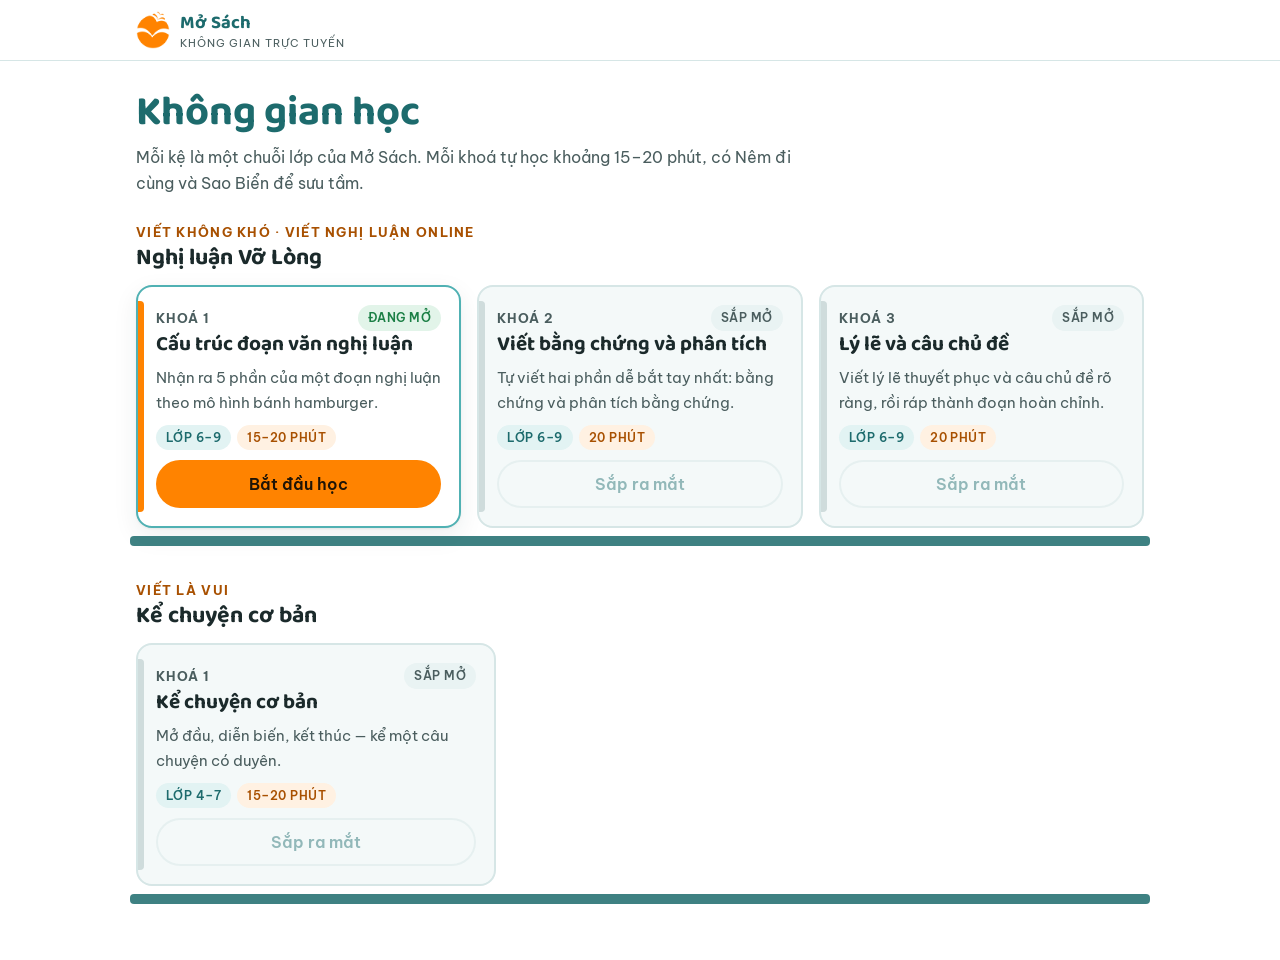
==== khong-gian-hoc.html @ 6d41f3e5 "Không gian Mở Sách: bản 2D, sảnh 3D và Khoá 1 Nghị luận - Bản đồ 2D (index.html), Không gian học, Vư" ====
<!doctype html>
<html lang="vi">
<head>
<meta charset="utf-8">
<meta name="viewport" content="width=device-width, initial-scale=1, viewport-fit=cover">
<title>Không gian học · Mở Sách</title>
<meta name="claude:viewport-fit-sides" content="cover">
<link rel="preconnect" href="https://fonts.googleapis.com">
<link rel="preconnect" href="https://fonts.gstatic.com" crossorigin>
<link rel="stylesheet" href="https://fonts.googleapis.com/css2?family=Baloo+2:wght@600;700;800&family=Be+Vietnam+Pro:wght@400;500;600;700&display=swap">
<link rel="stylesheet" href="assets/ms.css">
<style>
  /* Phòng học: các kệ (chuỗi lớp), mỗi kệ là một dãy khoá học */
  .head .wrap { padding-block: 28px 8px; display: grid; gap: 8px; }
  .head h1 { font-size: clamp(1.9rem, 4.5vw, 2.6rem); color: var(--teal-ink); }
  .head p { color: var(--ink-2); max-width: 60ch; }
  main .wrap { padding-block: 18px 56px; display: grid; gap: 34px; }

  .shelf h2 { font-size: 1.45rem; }
  .shelf .prog { font-size: .8rem; letter-spacing: .1em; text-transform: uppercase; font-weight: 700; color: var(--orange-ink); }
  .shelf-top { display: grid; gap: 2px; margin-bottom: 14px; }
  .row { display: grid; grid-template-columns: repeat(3, minmax(0, 1fr)); gap: 16px; align-items: stretch; position: relative; padding-bottom: 18px; }
  .row::after { content: ""; position: absolute; left: -6px; right: -6px; bottom: 0; height: 10px; border-radius: 4px; background: var(--teal-ink); opacity: .85; }
  .row.single { grid-template-columns: minmax(0, 360px); }

  .course { display: grid; grid-template-rows: auto 1fr auto; gap: 10px; background: var(--paper); border: 2px solid var(--line); border-radius: var(--r-md); padding: 18px; position: relative; }
  .course.open { border-color: var(--teal); box-shadow: var(--shadow); }
  .course.soon { background: var(--paper-2); }
  .course .spine { position: absolute; left: 0; top: 14px; bottom: 14px; width: 6px; border-radius: 0 4px 4px 0; background: var(--orange); }
  .course.soon .spine { background: var(--star-off); }
  .course .code { font-size: .8rem; font-weight: 700; letter-spacing: .08em; text-transform: uppercase; color: var(--ink-2); display: flex; justify-content: space-between; gap: 8px; align-items: center; }
  .course h3 { font-size: 1.3rem; margin-top: 2px; }
  .course p { color: var(--ink-2); font-size: .95rem; }
  .facts { display: flex; gap: 6px; flex-wrap: wrap; }
  .course .end { display: grid; gap: 10px; }
  .course .best { font-size: .85rem; color: var(--ink-2); display: flex; align-items: center; gap: 8px; flex-wrap: wrap; }
  .course .btn { width: 100%; }

  @media (max-width: 820px) { .row { grid-template-columns: minmax(0, 1fr); } .row.single { grid-template-columns: minmax(0, 1fr); } }
</style>
</head>
<body>

<div class="topbar">
  <div class="wrap">
    <a class="brand" href="index.html"><img src="assets/logo-mark.png" alt=""><span><b>Mở Sách</b><small>Không gian trực tuyến</small></span></a>
    <span class="spacer"></span>
    <span class="crumb" id="hello"></span>
  </div>
</div>

<header class="head">
  <div class="wrap">
    <h1>Không gian học</h1>
    <p>Mỗi kệ là một chuỗi lớp của Mở Sách. Mỗi khoá tự học khoảng 15–20 phút, có Nêm đi cùng và Sao Biển để sưu tầm.</p>
  </div>
</header>

<main><div class="wrap" id="shelves"></div></main>

<script src="assets/ms.js"></script>
<script>
(function () {
  var name = MS.getName();
  document.getElementById("hello").textContent = name ? "Chào " + name + " · " + MS.totalStars() + " sao biển" : "";

  var root = document.getElementById("shelves");
  root.innerHTML = MS.SERIES.map(function (s) {
    var list = MS.COURSES.filter(function (c) { return c.series === s.id; });
    return '<section class="shelf" aria-labelledby="sh-' + s.id + '"><div class="shelf-top"><span class="prog">' + MS.esc(s.program) + '</span><h2 id="sh-' + s.id + '">' + MS.esc(s.name) + '</h2></div>' +
      '<div class="row' + (list.length === 1 ? " single" : "") + '">' + list.map(card).join("") + "</div></section>";
  }).join("");

  function card(c) {
    var open = c.status === "open";
    var p = MS.getProgress(c.id);
    var best = p ? '<div class="best">' + MS.starsHTML(p.best, c.maxStars) + "<span>Tốt nhất: " + p.best + "/" + c.maxStars + "</span></div>" : "";
    return '<article class="course ' + (open ? "open" : "soon") + '"><span class="spine" aria-hidden="true"></span>' +
      '<div><div class="code"><span>' + MS.esc(c.code) + "</span>" + (open ? '<span class="chip open">Đang mở</span>' : '<span class="chip soon">Sắp mở</span>') + "</div>" +
      "<h3>" + MS.esc(c.title) + "</h3></div>" +
      "<div style=\"display:grid;gap:10px;align-content:start\"><p>" + MS.esc(c.blurb) + '</p><div class="facts"><span class="chip teal">' + MS.esc(c.grade) + '</span><span class="chip orange">' + MS.esc(c.minutes) + "</span></div></div>" +
      '<div class="end">' + best + (open ? '<a class="btn cta" href="' + c.url + '">' + (p ? "Học lại" : "Bắt đầu học") + "</a>" : '<button class="btn ghost" type="button" disabled>Sắp ra mắt</button>') + "</div></article>";
  }
})();
</script>
</body>
</html>
---- assets/ms.css ----
/* ==========================================================
   KHÔNG GIAN MỞ SÁCH — nền móng chung (màu, chữ, nút, thẻ)
   Layout: "bản đồ" một trung tâm sách — mỗi không gian là một phòng.
   Màu thương hiệu: cam #ff8300 + xanh ngọc #50b1b3 trên nền trắng.
   ========================================================== */
:root {
  --paper: #ffffff;
  --paper-2: #f4f9f9;
  --paper-3: #e9f3f3;
  --ink: #1b2a2b;
  --ink-2: #4a5d5e;
  --line: #d6e6e6;

  --orange: #ff8300;
  --orange-ink: #a85000;
  --orange-soft: #fff1e2;
  --teal: #50b1b3;
  --teal-ink: #1d6b6d;
  --teal-soft: #e2f3f3;

  --btn-bg: #1d6b6d;
  --btn-fg: #ffffff;
  --cta-bg: #ff8300;
  --cta-fg: #1f1406;

  --ok: #1b7f45;
  --ok-soft: #e2f4e9;
  --bad: #b8382a;
  --bad-soft: #fcebe8;
  --star: #ff8300;
  --star-off: #cfdcdc;
  --shadow: 0 1px 2px rgba(20, 50, 50, .06), 0 8px 24px rgba(20, 50, 50, .08);

  --font-display: "Baloo 2", "Be Vietnam Pro", system-ui, sans-serif;
  --font-body: "Be Vietnam Pro", system-ui, -apple-system, "Segoe UI", sans-serif;

  --r-sm: 10px;
  --r-md: 16px;
  --r-lg: 24px;
}
@media (prefers-color-scheme: dark) {
  :root:not([data-theme="light"]) {
    --paper: #0f1718; --paper-2: #152022; --paper-3: #1c2a2c;
    --ink: #e7f0f0; --ink-2: #a6baba; --line: #2a3b3c;
    --orange: #ff9a33; --orange-ink: #ffb466; --orange-soft: #33230f;
    --teal: #5cc3c5; --teal-ink: #84d8da; --teal-soft: #173233;
    --btn-bg: #5cc3c5; --btn-fg: #0b1a1b; --cta-bg: #ff9a33; --cta-fg: #1f1406;
    --ok: #55c886; --ok-soft: #14301f; --bad: #ff8576; --bad-soft: #3a1b17;
    --star: #ff9a33; --star-off: #3a4c4d;
    --shadow: 0 1px 2px rgba(0,0,0,.3), 0 8px 24px rgba(0,0,0,.35);
    color-scheme: dark;
  }
}
:root[data-theme="dark"] {
  --paper: #0f1718; --paper-2: #152022; --paper-3: #1c2a2c;
  --ink: #e7f0f0; --ink-2: #a6baba; --line: #2a3b3c;
  --orange: #ff9a33; --orange-ink: #ffb466; --orange-soft: #33230f;
  --teal: #5cc3c5; --teal-ink: #84d8da; --teal-soft: #173233;
  --btn-bg: #5cc3c5; --btn-fg: #0b1a1b; --cta-bg: #ff9a33; --cta-fg: #1f1406;
  --ok: #55c886; --ok-soft: #14301f; --bad: #ff8576; --bad-soft: #3a1b17;
  --star: #ff9a33; --star-off: #3a4c4d;
  --shadow: 0 1px 2px rgba(0,0,0,.3), 0 8px 24px rgba(0,0,0,.35);
  color-scheme: dark;
}

* { box-sizing: border-box; }
[hidden] { display: none !important; }
html, body { margin: 0; }
body {
  background: var(--paper);
  color: var(--ink);
  font: 16px/1.6 var(--font-body);
  -webkit-font-smoothing: antialiased;
}
h1, h2, h3 { font-family: var(--font-display); line-height: 1.15; text-wrap: balance; margin: 0; font-weight: 700; }
p { margin: 0; }
a { color: var(--teal-ink); }
img { max-width: 100%; }
:focus-visible { outline: 3px solid var(--orange); outline-offset: 2px; border-radius: 6px; }

.wrap {
  width: 100%;
  max-width: 1040px;
  margin: 0 auto;
  padding-left: max(16px, env(safe-area-inset-left, 0px));
  padding-right: max(16px, env(safe-area-inset-right, 0px));
}

/* ---------- thanh trên cùng ---------- */
.topbar {
  position: sticky; top: env(safe-area-inset-top, 0px); z-index: 20;
  background: color-mix(in srgb, var(--paper) 92%, transparent);
  backdrop-filter: blur(8px);
  border-bottom: 1px solid var(--line);
}
body::before { content: ""; position: fixed; inset: 0 0 auto; height: env(safe-area-inset-top, 0px); z-index: 21; background: var(--paper); }
.topbar .wrap { display: flex; align-items: center; gap: 12px; padding-block: 10px; }
.brand { display: flex; align-items: center; gap: 10px; text-decoration: none; color: var(--ink); min-width: 0; }
.brand img { width: 34px; height: auto; flex: none; }
.brand b { font-family: var(--font-display); font-size: 1.15rem; color: var(--teal-ink); line-height: 1; }
.brand small { display: block; font-size: .7rem; letter-spacing: .08em; text-transform: uppercase; color: var(--ink-2); line-height: 1.3; }
.topbar .spacer { flex: 1; }
.crumb { font-size: .9rem; color: var(--ink-2); white-space: nowrap; overflow: hidden; text-overflow: ellipsis; min-width: 0; }

/* ---------- nút ---------- */
.btn {
  appearance: none; border: 0; cursor: pointer;
  display: inline-flex; align-items: center; justify-content: center; gap: 8px;
  min-height: 48px; padding: 10px 22px;
  border-radius: 999px;
  font: 600 1rem/1.2 var(--font-body);
  background: var(--btn-bg); color: var(--btn-fg);
  text-decoration: none;
  transition: transform .12s ease, filter .12s ease;
}
.btn:hover { filter: brightness(1.06); }
.btn:active { transform: translateY(1px); }
.btn.cta { background: var(--cta-bg); color: var(--cta-fg); }
.btn.ghost { background: transparent; color: var(--teal-ink); box-shadow: inset 0 0 0 2px var(--line); }
.btn[disabled] { opacity: .45; cursor: not-allowed; filter: none; }
.btn.sm { min-height: 38px; padding: 6px 14px; font-size: .9rem; }

/* ---------- chip trạng thái ---------- */
.chip {
  display: inline-flex; align-items: center; gap: 6px;
  font-size: .75rem; font-weight: 600; letter-spacing: .04em; text-transform: uppercase;
  padding: 3px 10px; border-radius: 999px;
}
.chip.open { background: var(--ok-soft); color: var(--ok); }
.chip.soon { background: var(--paper-3); color: var(--ink-2); }
.chip.teal { background: var(--teal-soft); color: var(--teal-ink); }
.chip.orange { background: var(--orange-soft); color: var(--orange-ink); }

/* ---------- sao biển ---------- */
.stars { display: inline-flex; gap: 2px; }
.stars svg { width: 22px; height: 22px; }
.stars .on path { fill: var(--star); }
.stars .off path { fill: var(--star-off); }

/* ---------- thông báo nhỏ ---------- */
.toast {
  position: fixed; left: 50%; bottom: calc(20px + env(safe-area-inset-bottom, 0px));
  transform: translateX(-50%) translateY(20px);
  background: var(--ink); color: var(--paper);
  padding: 10px 18px; border-radius: 999px; font-size: .95rem;
  opacity: 0; pointer-events: none; transition: opacity .2s, transform .2s;
  max-width: calc(100% - 32px); text-align: center; z-index: 50;
}
.toast.show { opacity: 1; transform: translateX(-50%) translateY(0); }

.sr-only { position: absolute; width: 1px; height: 1px; overflow: hidden; clip: rect(0 0 0 0); white-space: nowrap; }

@media (prefers-reduced-motion: reduce) {
  *, *::before, *::after { animation-duration: .01ms !important; animation-iteration-count: 1 !important; transition-duration: .01ms !important; }
}
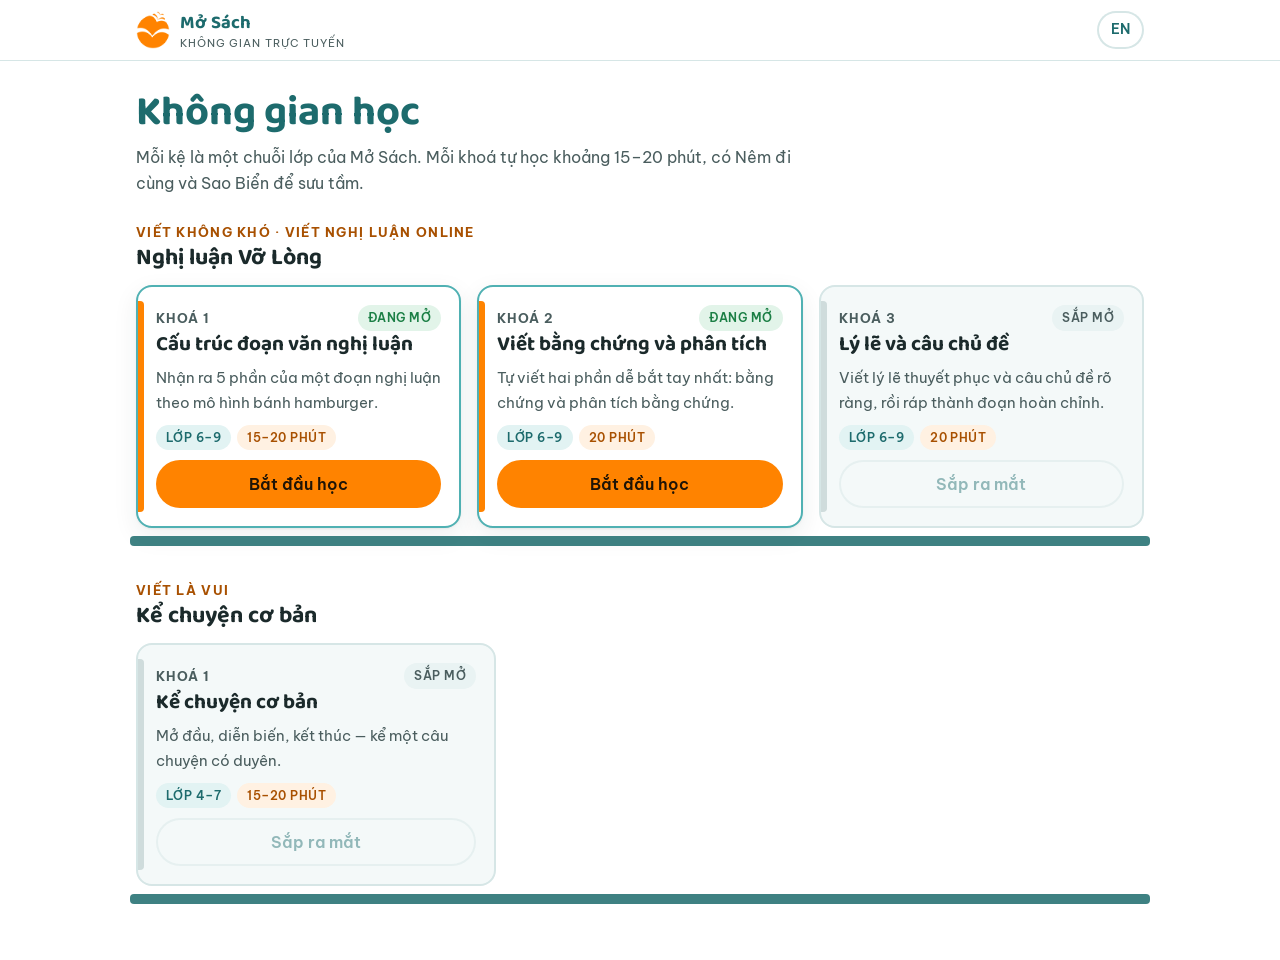
==== commit efbb0aa4: "Thêm tiếng Anh, chế độ portfolio và trang case study - i18n.js + i18n-en.js: nút EN/VI, khoá học và " ====
--- a/khong-gian-hoc.html
+++ b/khong-gian-hoc.html
@@ -46,6 +46,7 @@
     <a class="brand" href="index.html"><img src="assets/logo-mark.png" alt=""><span><b>Mở Sách</b><small>Không gian trực tuyến</small></span></a>
     <span class="spacer"></span>
     <span class="crumb" id="hello"></span>
+    <button class="btn ghost sm" type="button" data-lang-toggle>EN</button>
   </div>
 </div>
 
@@ -59,6 +60,8 @@
 <main><div class="wrap" id="shelves"></div></main>
 
 <script src="assets/ms.js"></script>
+<script src="assets/i18n.js"></script>
+<script src="assets/i18n-en.js"></script>
 <script>
 (function () {
   var name = MS.getName();
@@ -71,13 +74,18 @@
       '<div class="row' + (list.length === 1 ? " single" : "") + '">' + list.map(card).join("") + "</div></section>";
   }).join("");
 
+  // bản tiếng Anh: tên khoá giữ tiếng Việt, thêm tên tiếng Anh nhỏ bên dưới
+  function enTitle(c) {
+    var e = MS.lang && MS.lang() === "en" && window.MS_EN_COURSES && MS_EN_COURSES[c.id];
+    return e ? '<p class="en-note" data-no-i18n>' + MS.esc(e.title) + " · in Vietnamese</p>" : "";
+  }
   function card(c) {
     var open = c.status === "open";
     var p = MS.getProgress(c.id);
     var best = p ? '<div class="best">' + MS.starsHTML(p.best, c.maxStars) + "<span>Tốt nhất: " + p.best + "/" + c.maxStars + "</span></div>" : "";
     return '<article class="course ' + (open ? "open" : "soon") + '"><span class="spine" aria-hidden="true"></span>' +
       '<div><div class="code"><span>' + MS.esc(c.code) + "</span>" + (open ? '<span class="chip open">Đang mở</span>' : '<span class="chip soon">Sắp mở</span>') + "</div>" +
-      "<h3>" + MS.esc(c.title) + "</h3></div>" +
+      "<h3>" + MS.esc(c.title) + "</h3>" + enTitle(c) + "</div>" +
       "<div style=\"display:grid;gap:10px;align-content:start\"><p>" + MS.esc(c.blurb) + '</p><div class="facts"><span class="chip teal">' + MS.esc(c.grade) + '</span><span class="chip orange">' + MS.esc(c.minutes) + "</span></div></div>" +
       '<div class="end">' + best + (open ? '<a class="btn cta" href="' + c.url + '">' + (p ? "Học lại" : "Bắt đầu học") + "</a>" : '<button class="btn ghost" type="button" disabled>Sắp ra mắt</button>') + "</div></article>";
   }
--- a/assets/ms.css
+++ b/assets/ms.css
@@ -153,3 +153,9 @@
 @media (prefers-reduced-motion: reduce) {
   *, *::before, *::after { animation-duration: .01ms !important; animation-iteration-count: 1 !important; transition-duration: .01ms !important; }
 }
+
+/* Bản tiếng Anh (i18n.js đặt <html lang="en">): ghi chú giải thích nội dung tiếng Việt cho người xem portfolio */
+.en-note { display: none; margin: 0; padding: 8px 12px; border-left: 4px solid var(--orange); border-radius: 0 var(--r-md, 12px) var(--r-md, 12px) 0; background: var(--orange-soft); color: var(--ink); font: 500 .88rem/1.5 var(--font-body); }
+.en-note b { color: var(--orange-ink); }
+html[lang="en"] .en-note { display: block; }
+html[lang="en"] .vi-only { display: none !important; }
